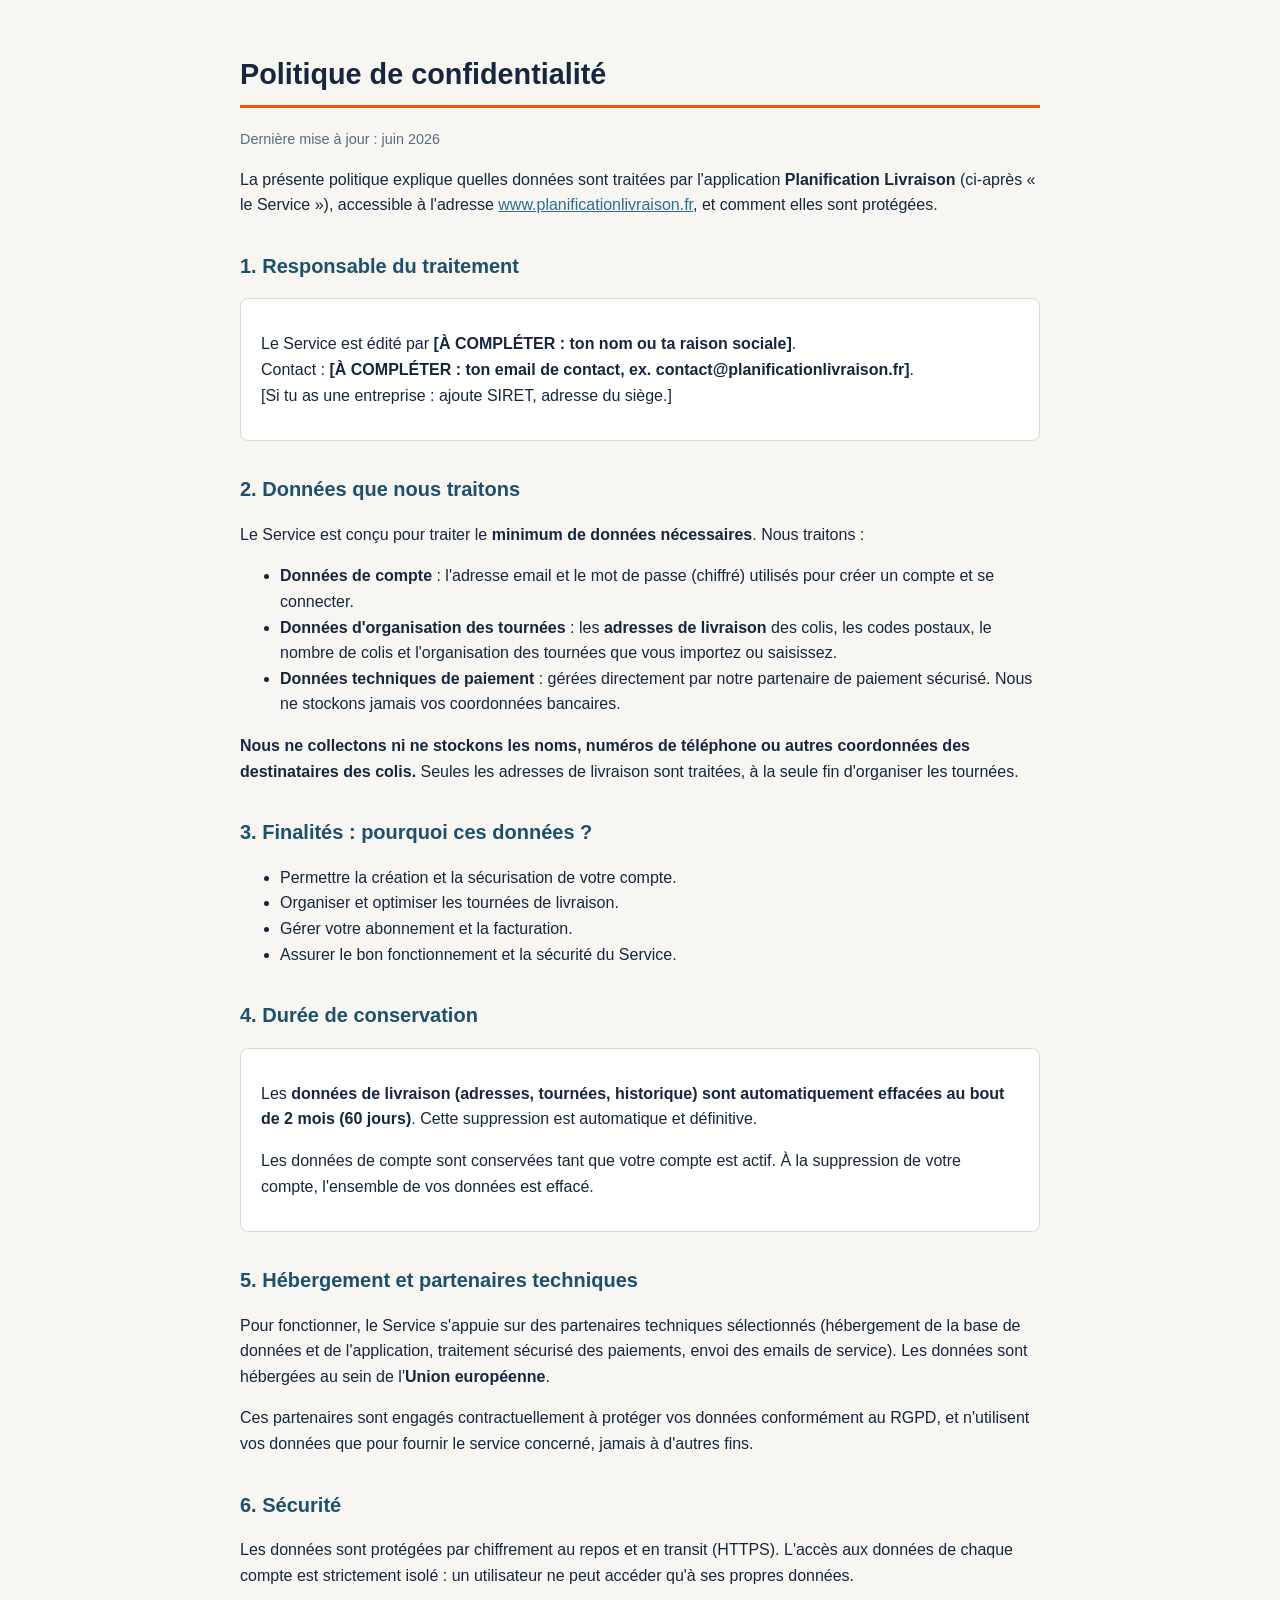
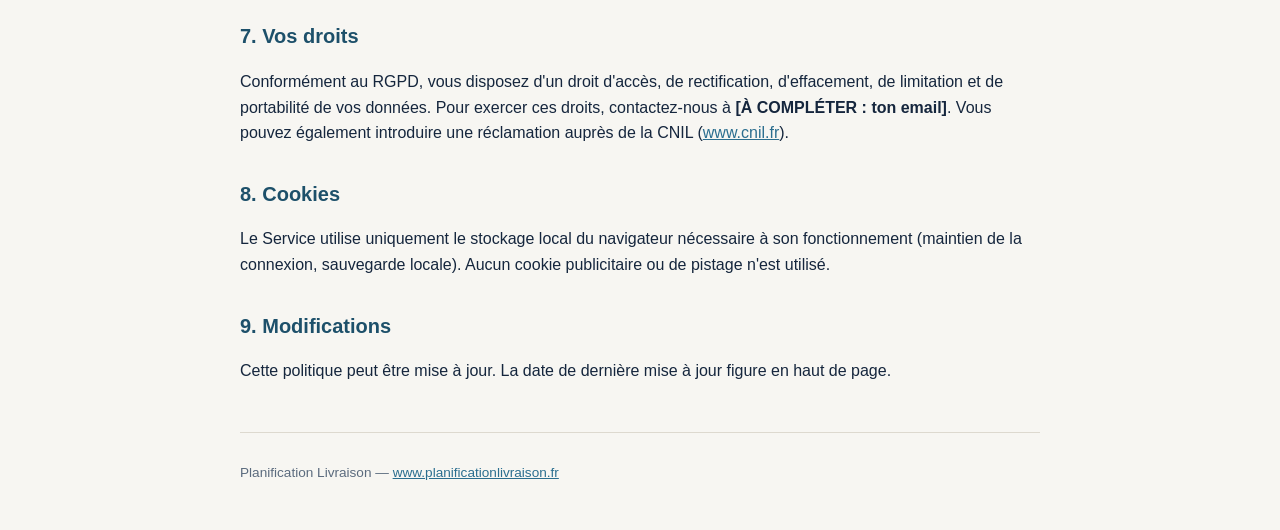
==== confidentialite.html @ 5408d303 "Add files via upload" ====
<!DOCTYPE html>
<html lang="fr">
<head>
    <meta charset="UTF-8">
    <meta name="viewport" content="width=device-width, initial-scale=1.0">
    <title>Politique de confidentialité — Planification Livraison</title>
    <style>
        body { font-family: -apple-system, 'Segoe UI', Roboto, sans-serif; line-height: 1.6;
               color: #15263D; max-width: 800px; margin: 0 auto; padding: 2rem 1.5rem; background: #F7F6F2; }
        h1 { font-size: 1.8rem; border-bottom: 3px solid #E8590C; padding-bottom: 0.5rem; }
        h2 { font-size: 1.25rem; margin-top: 2rem; color: #1D506A; }
        a { color: #2B6E8F; }
        .maj { color: #5B6B7E; font-size: 0.9rem; }
        .box { background: #fff; border: 1px solid #DDD9CF; border-radius: 8px; padding: 1rem 1.25rem; margin: 1rem 0; }
        footer { margin-top: 3rem; font-size: 0.85rem; color: #5B6B7E; border-top: 1px solid #DDD9CF; padding-top: 1rem; }
    </style>
</head>
<body>
    <h1>Politique de confidentialité</h1>
    <p class="maj">Dernière mise à jour : juin 2026</p>

    <p>La présente politique explique quelles données sont traitées par l'application
    <strong>Planification Livraison</strong> (ci-après « le Service »), accessible à l'adresse
    <a href="https://www.planificationlivraison.fr">www.planificationlivraison.fr</a>, et comment elles sont protégées.</p>

    <h2>1. Responsable du traitement</h2>
    <div class="box">
        <p>Le Service est édité par <strong>[À COMPLÉTER : ton nom ou ta raison sociale]</strong>.<br>
        Contact : <strong>[À COMPLÉTER : ton email de contact, ex. contact@planificationlivraison.fr]</strong>.<br>
        [Si tu as une entreprise : ajoute SIRET, adresse du siège.]</p>
    </div>

    <h2>2. Données que nous traitons</h2>
    <p>Le Service est conçu pour traiter le <strong>minimum de données nécessaires</strong>. Nous traitons :</p>
    <ul>
        <li><strong>Données de compte</strong> : l'adresse email et le mot de passe (chiffré) utilisés pour créer un compte et se connecter.</li>
        <li><strong>Données d'organisation des tournées</strong> : les <strong>adresses de livraison</strong> des colis, les codes postaux, le nombre de colis et l'organisation des tournées que vous importez ou saisissez.</li>
        <li><strong>Données techniques de paiement</strong> : gérées directement par notre partenaire de paiement sécurisé. Nous ne stockons jamais vos coordonnées bancaires.</li>
    </ul>
    <p><strong>Nous ne collectons ni ne stockons les noms, numéros de téléphone ou autres coordonnées
    des destinataires des colis.</strong> Seules les adresses de livraison sont traitées, à la seule fin d'organiser les tournées.</p>

    <h2>3. Finalités : pourquoi ces données ?</h2>
    <ul>
        <li>Permettre la création et la sécurisation de votre compte.</li>
        <li>Organiser et optimiser les tournées de livraison.</li>
        <li>Gérer votre abonnement et la facturation.</li>
        <li>Assurer le bon fonctionnement et la sécurité du Service.</li>
    </ul>

    <h2>4. Durée de conservation</h2>
    <div class="box">
        <p>Les <strong>données de livraison (adresses, tournées, historique) sont automatiquement effacées
        au bout de 2 mois (60 jours)</strong>. Cette suppression est automatique et définitive.</p>
        <p>Les données de compte sont conservées tant que votre compte est actif. À la suppression de votre compte,
        l'ensemble de vos données est effacé.</p>
    </div>

    <h2>5. Hébergement et partenaires techniques</h2>
    <p>Pour fonctionner, le Service s'appuie sur des partenaires techniques sélectionnés (hébergement de
    la base de données et de l'application, traitement sécurisé des paiements, envoi des emails de service).
    Les données sont hébergées au sein de l'<strong>Union européenne</strong>.</p>
    <p>Ces partenaires sont engagés contractuellement à protéger vos données conformément au RGPD, et n'utilisent
    vos données que pour fournir le service concerné, jamais à d'autres fins.</p>

    <h2>6. Sécurité</h2>
    <p>Les données sont protégées par chiffrement au repos et en transit (HTTPS). L'accès aux données de chaque
    compte est strictement isolé : un utilisateur ne peut accéder qu'à ses propres données.</p>

    <h2>7. Vos droits</h2>
    <p>Conformément au RGPD, vous disposez d'un droit d'accès, de rectification, d'effacement, de limitation et de
    portabilité de vos données. Pour exercer ces droits, contactez-nous à
    <strong>[À COMPLÉTER : ton email]</strong>. Vous pouvez également introduire une réclamation auprès de la
    CNIL (<a href="https://www.cnil.fr">www.cnil.fr</a>).</p>

    <h2>8. Cookies</h2>
    <p>Le Service utilise uniquement le stockage local du navigateur nécessaire à son fonctionnement
    (maintien de la connexion, sauvegarde locale). Aucun cookie publicitaire ou de pistage n'est utilisé.</p>

    <h2>9. Modifications</h2>
    <p>Cette politique peut être mise à jour. La date de dernière mise à jour figure en haut de page.</p>

    <footer>
        <p>Planification Livraison — <a href="https://www.planificationlivraison.fr">www.planificationlivraison.fr</a></p>
    </footer>
</body>
</html>
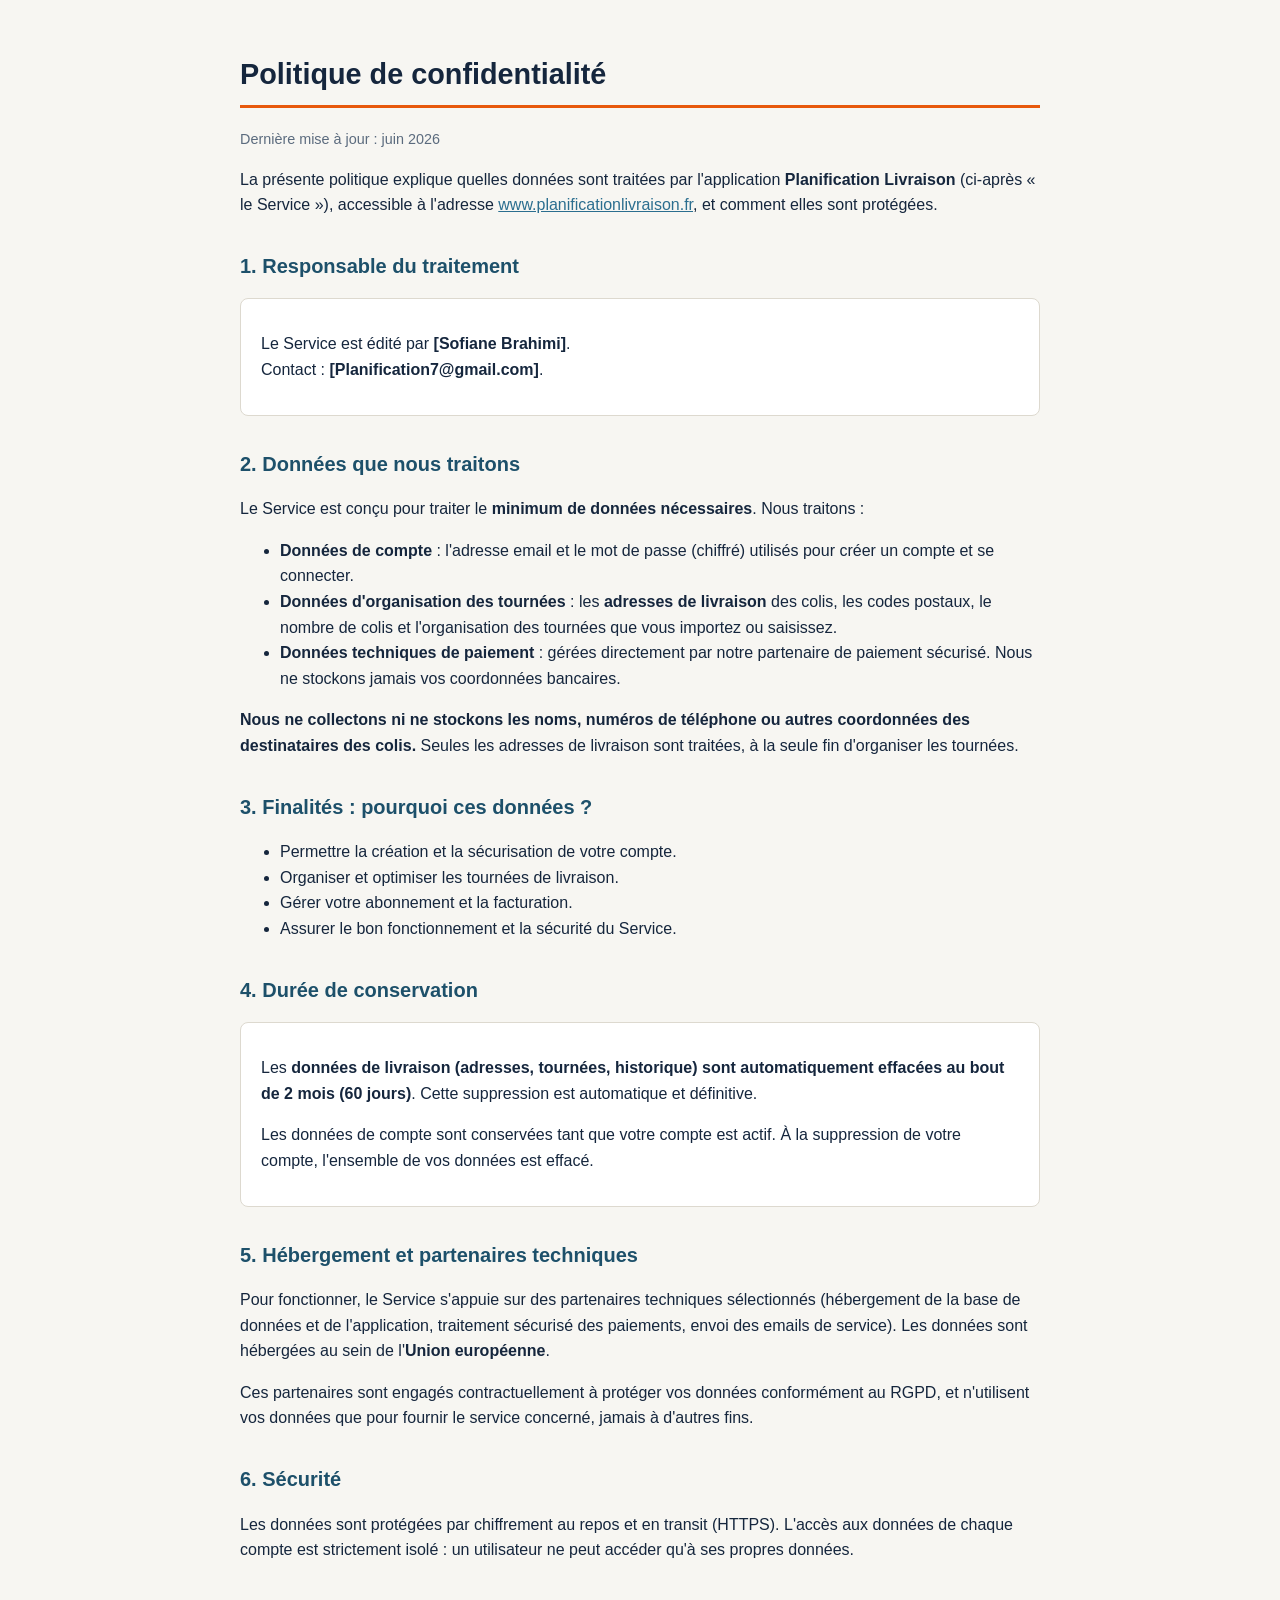
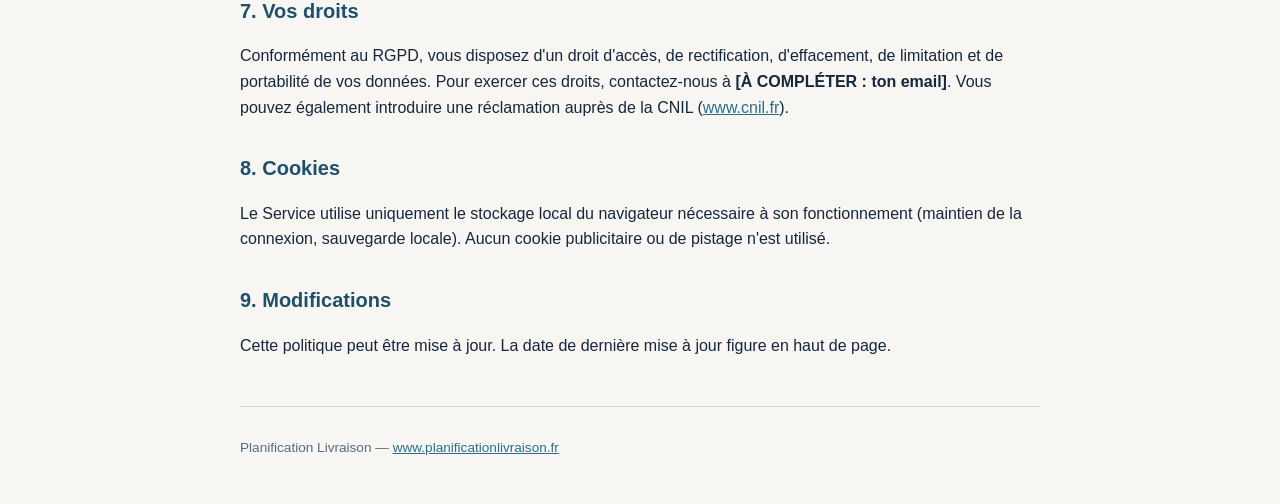
==== commit 90eabda5: "Add files via upload" ====
--- a/confidentialite.html
+++ b/confidentialite.html
@@ -25,9 +25,8 @@
 
     <h2>1. Responsable du traitement</h2>
     <div class="box">
-        <p>Le Service est édité par <strong>[À COMPLÉTER : ton nom ou ta raison sociale]</strong>.<br>
-        Contact : <strong>[À COMPLÉTER : ton email de contact, ex. contact@planificationlivraison.fr]</strong>.<br>
-        [Si tu as une entreprise : ajoute SIRET, adresse du siège.]</p>
+        <p>Le Service est édité par <strong>[Sofiane Brahimi]</strong>.<br>
+        Contact : <strong>[Planification7@gmail.com]</strong>.<br>
     </div>
 
     <h2>2. Données que nous traitons</h2>
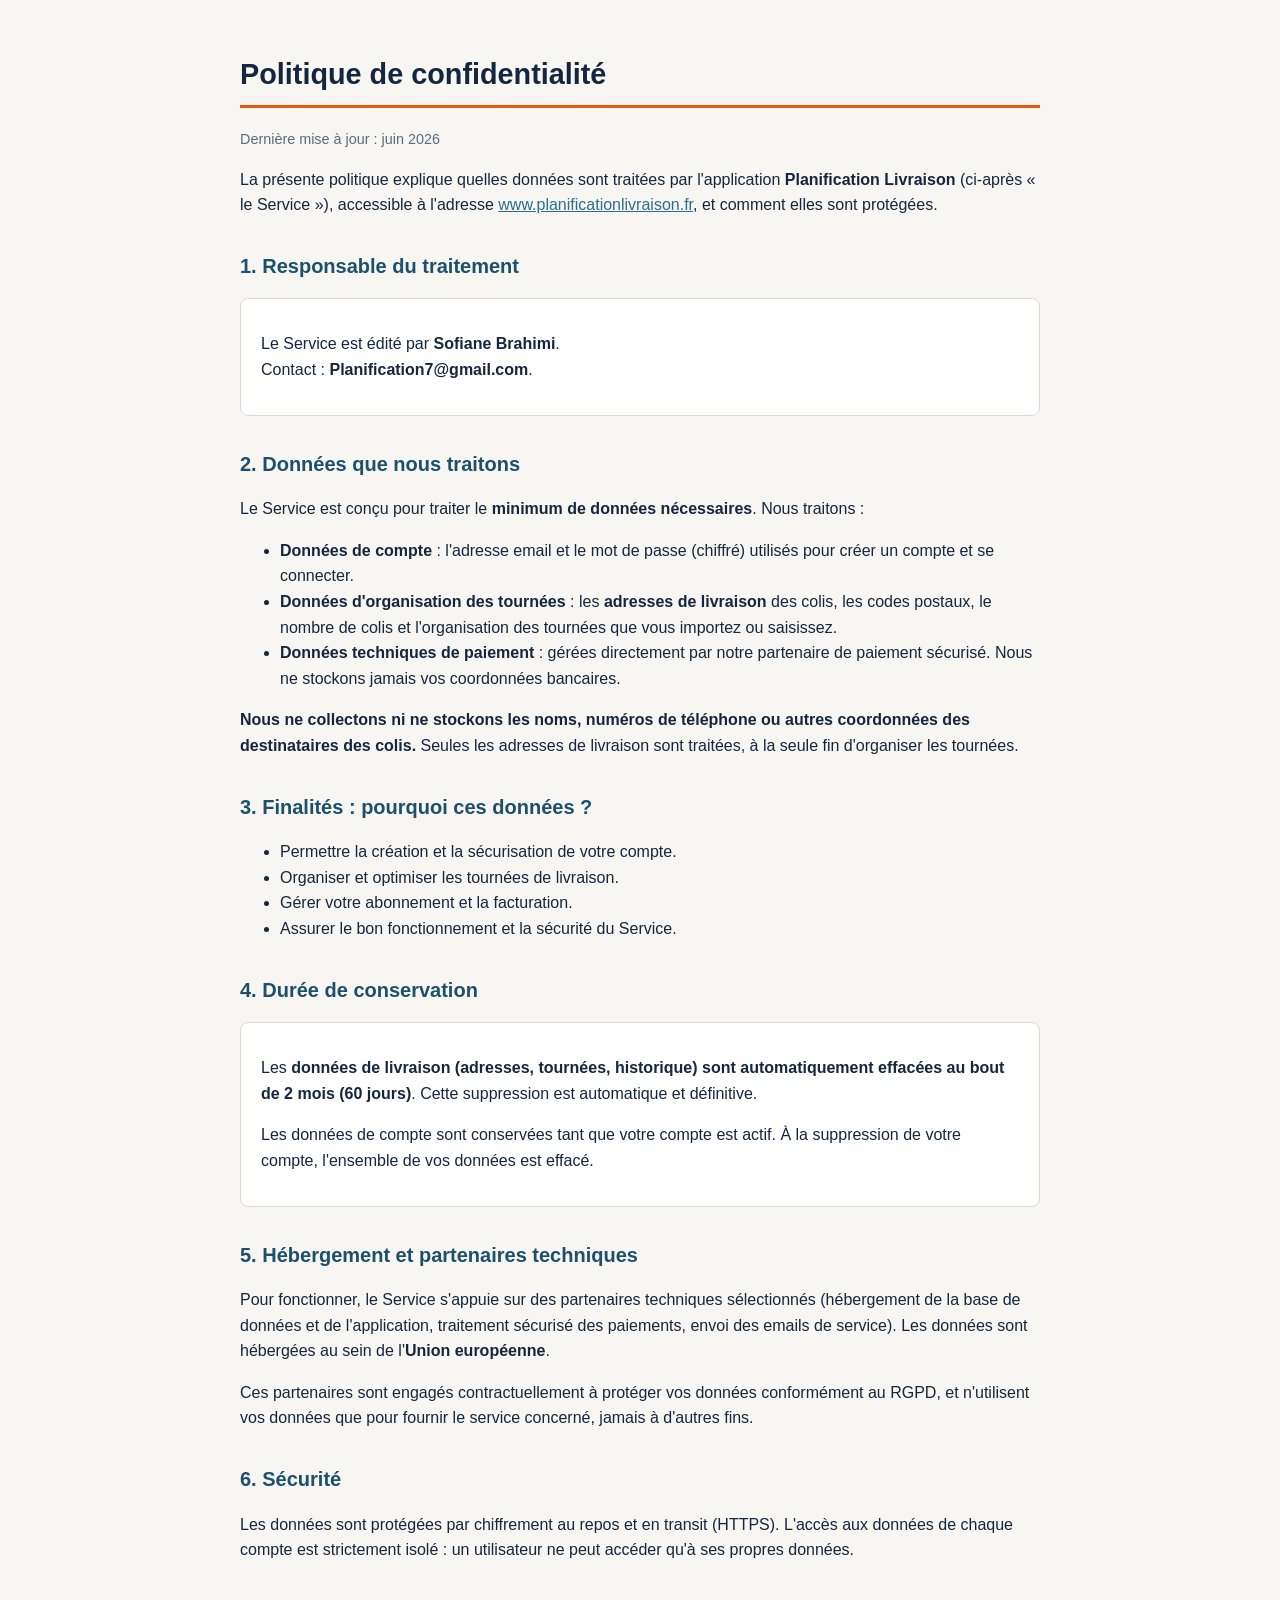
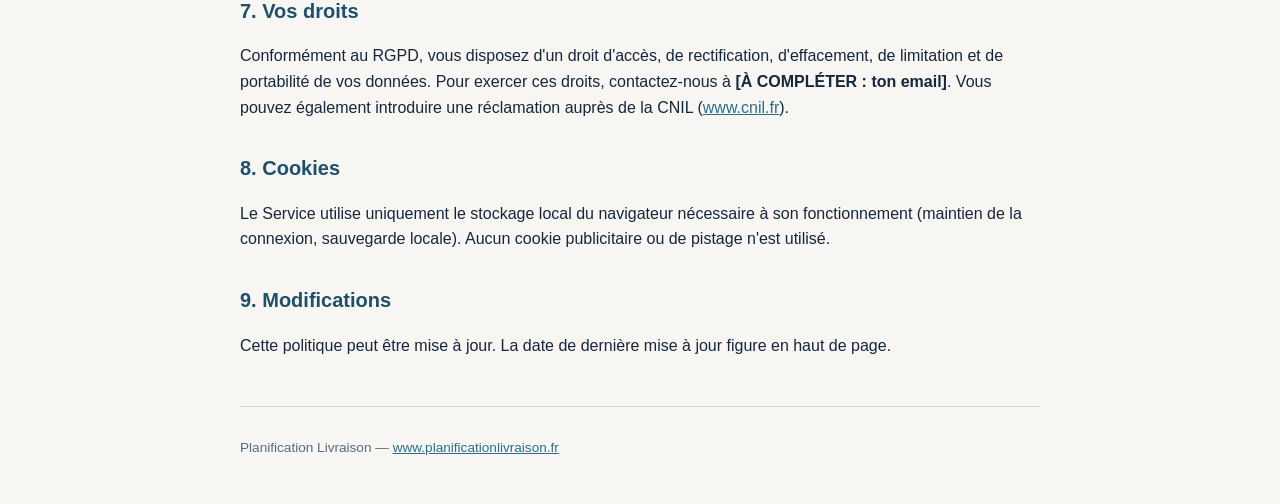
==== commit eef52dcd: "Add files via upload" ====
--- a/confidentialite.html
+++ b/confidentialite.html
@@ -25,8 +25,8 @@
 
     <h2>1. Responsable du traitement</h2>
     <div class="box">
-        <p>Le Service est édité par <strong>[Sofiane Brahimi]</strong>.<br>
-        Contact : <strong>[Planification7@gmail.com]</strong>.<br>
+        <p>Le Service est édité par <strong>Sofiane Brahimi</strong>.<br>
+        Contact : <strong>Planification7@gmail.com</strong>.<br>
     </div>
 
     <h2>2. Données que nous traitons</h2>
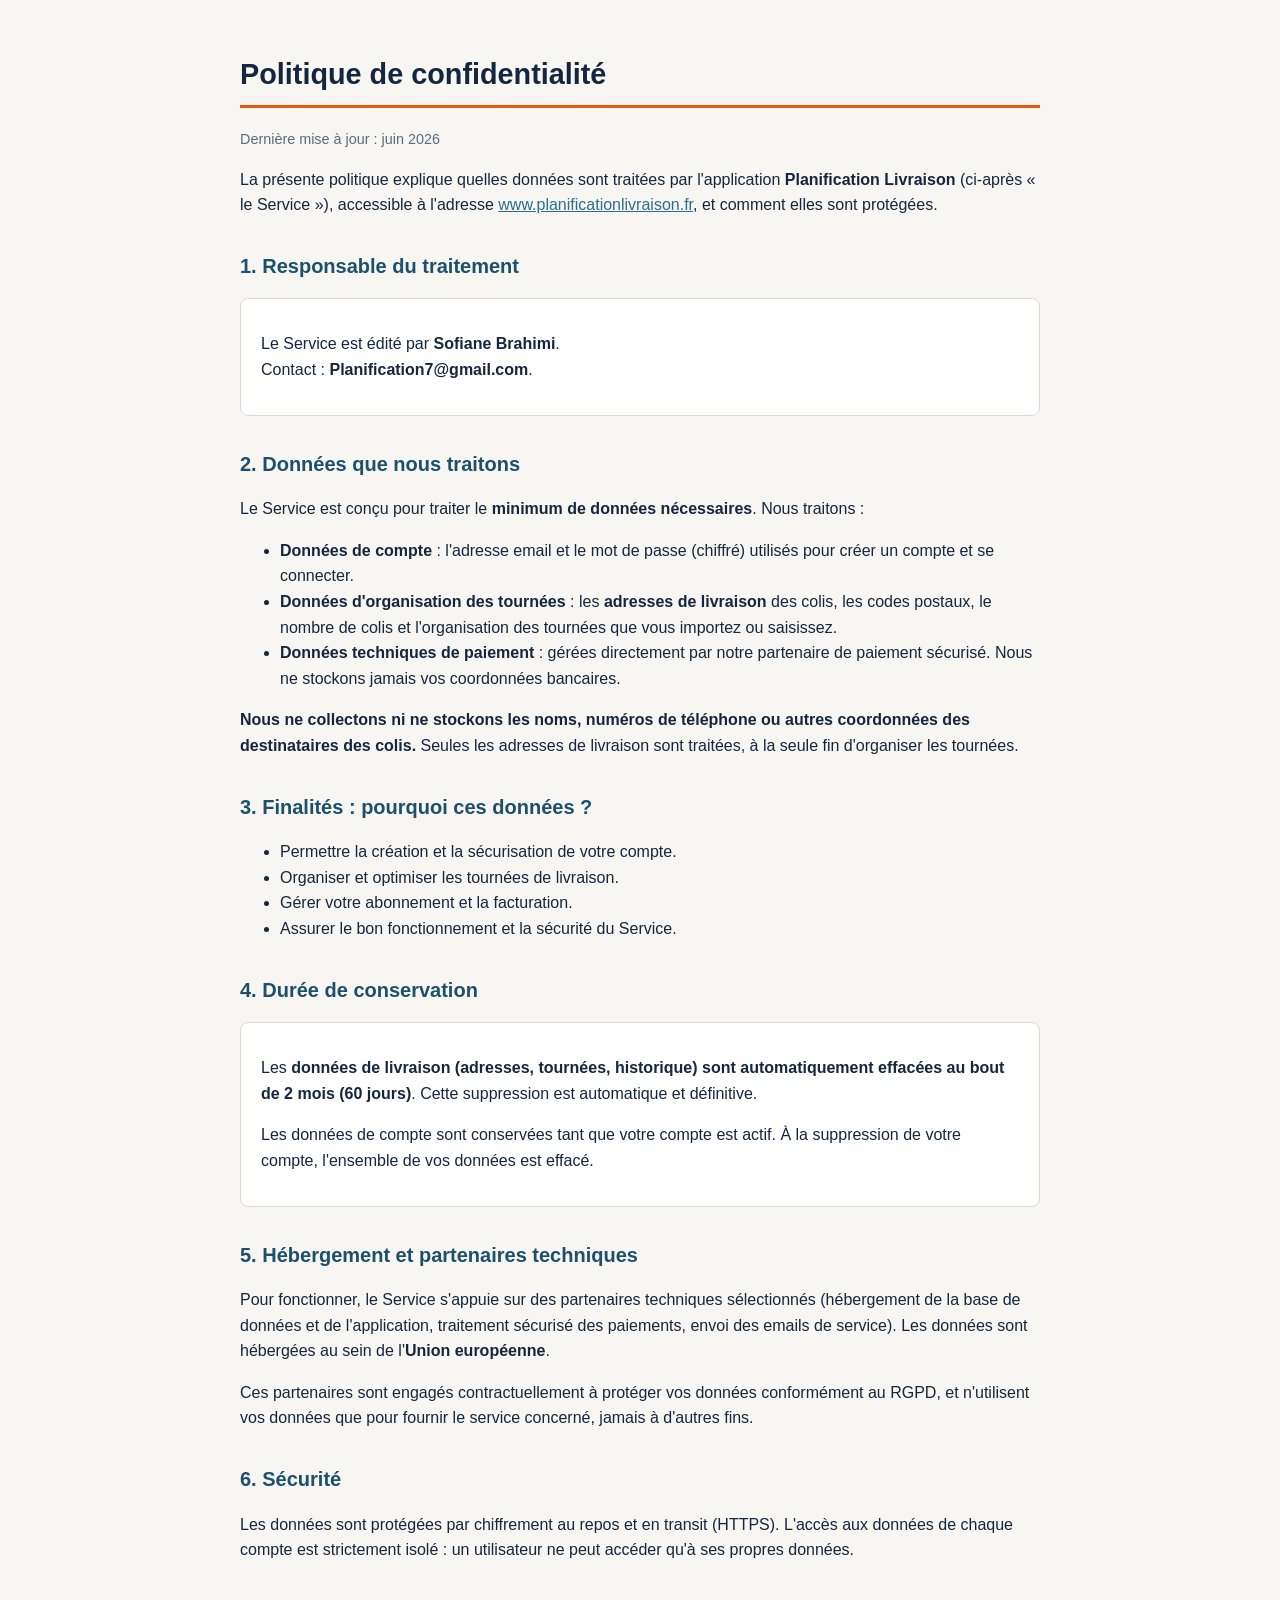
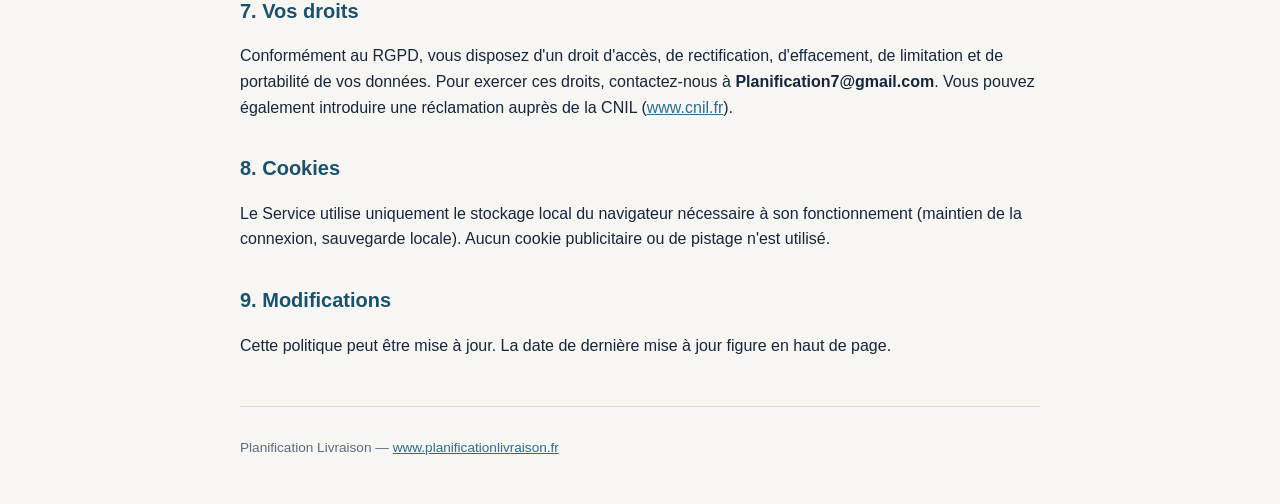
==== commit b16b41e1: "Add files via upload" ====
--- a/confidentialite.html
+++ b/confidentialite.html
@@ -69,7 +69,7 @@
     <h2>7. Vos droits</h2>
     <p>Conformément au RGPD, vous disposez d'un droit d'accès, de rectification, d'effacement, de limitation et de
     portabilité de vos données. Pour exercer ces droits, contactez-nous à
-    <strong>[À COMPLÉTER : ton email]</strong>. Vous pouvez également introduire une réclamation auprès de la
+    <strong>Planification7@gmail.com</strong>. Vous pouvez également introduire une réclamation auprès de la
     CNIL (<a href="https://www.cnil.fr">www.cnil.fr</a>).</p>
 
     <h2>8. Cookies</h2>
